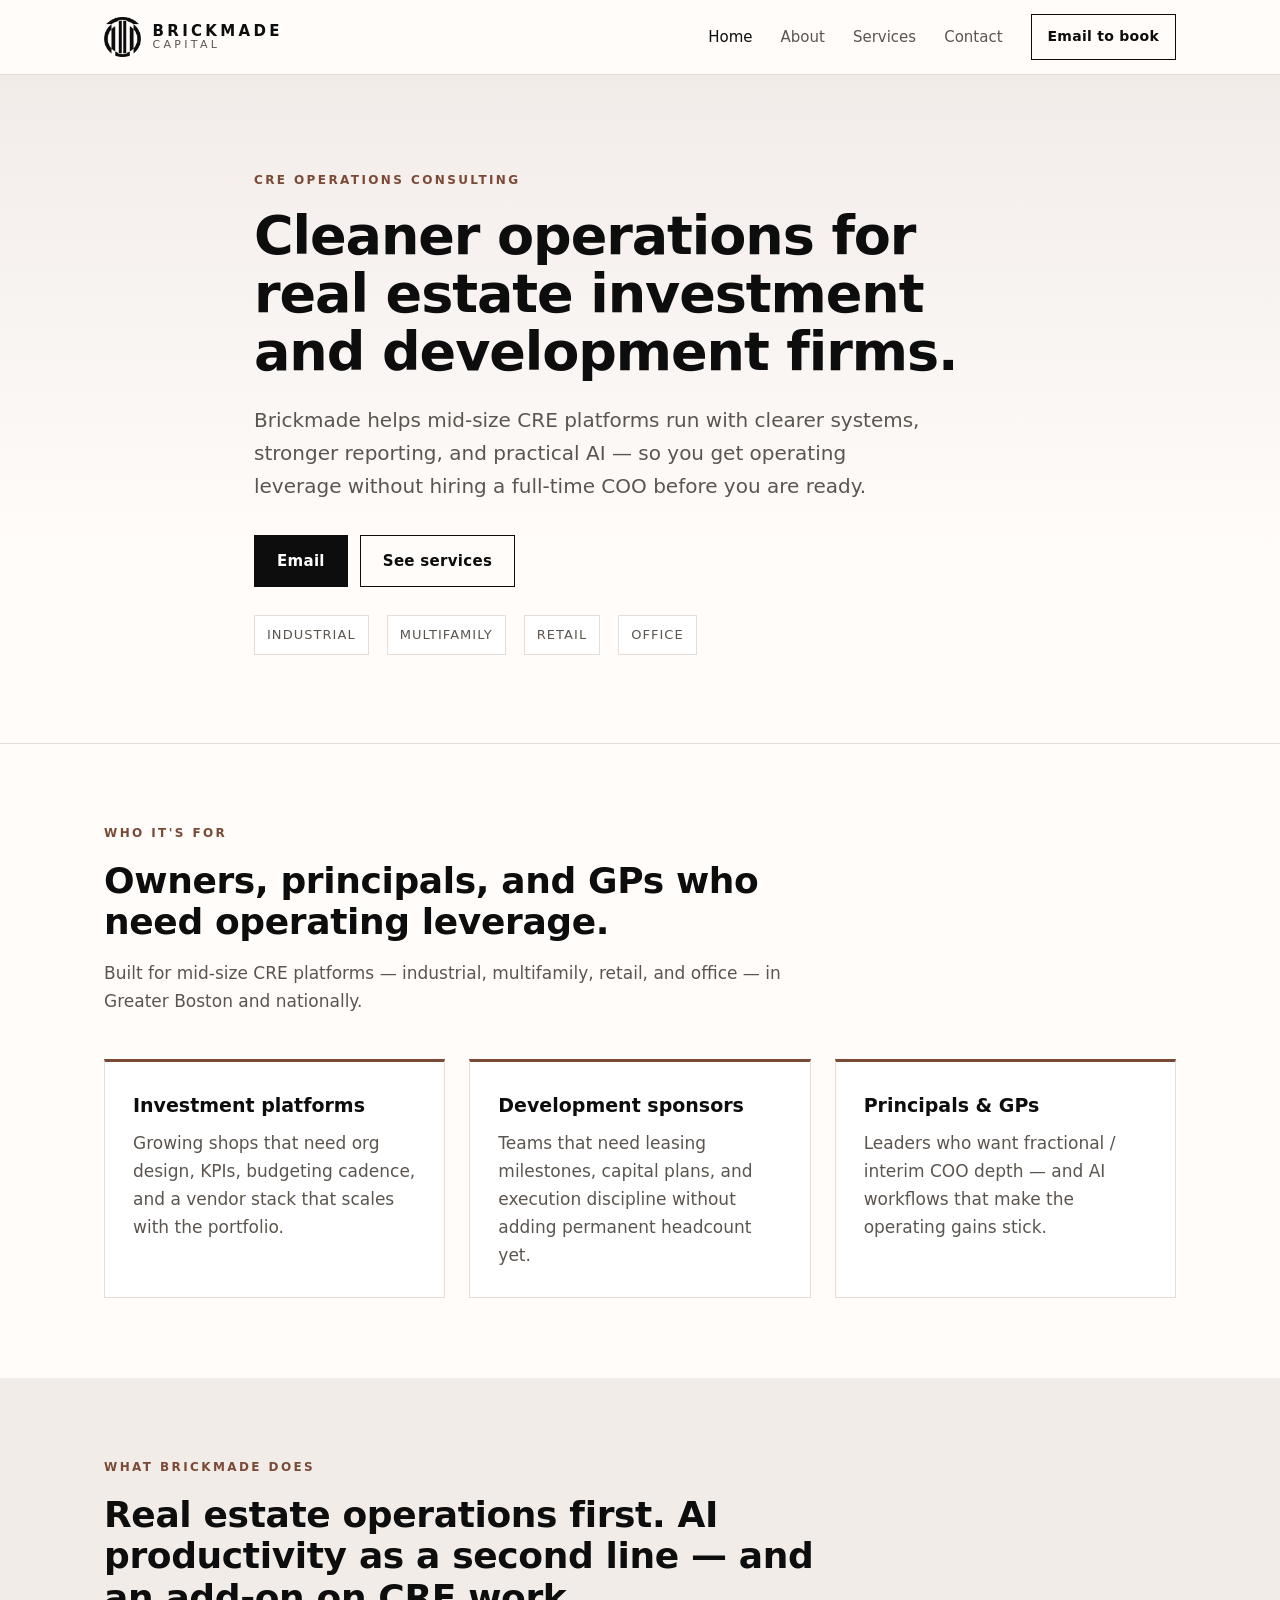
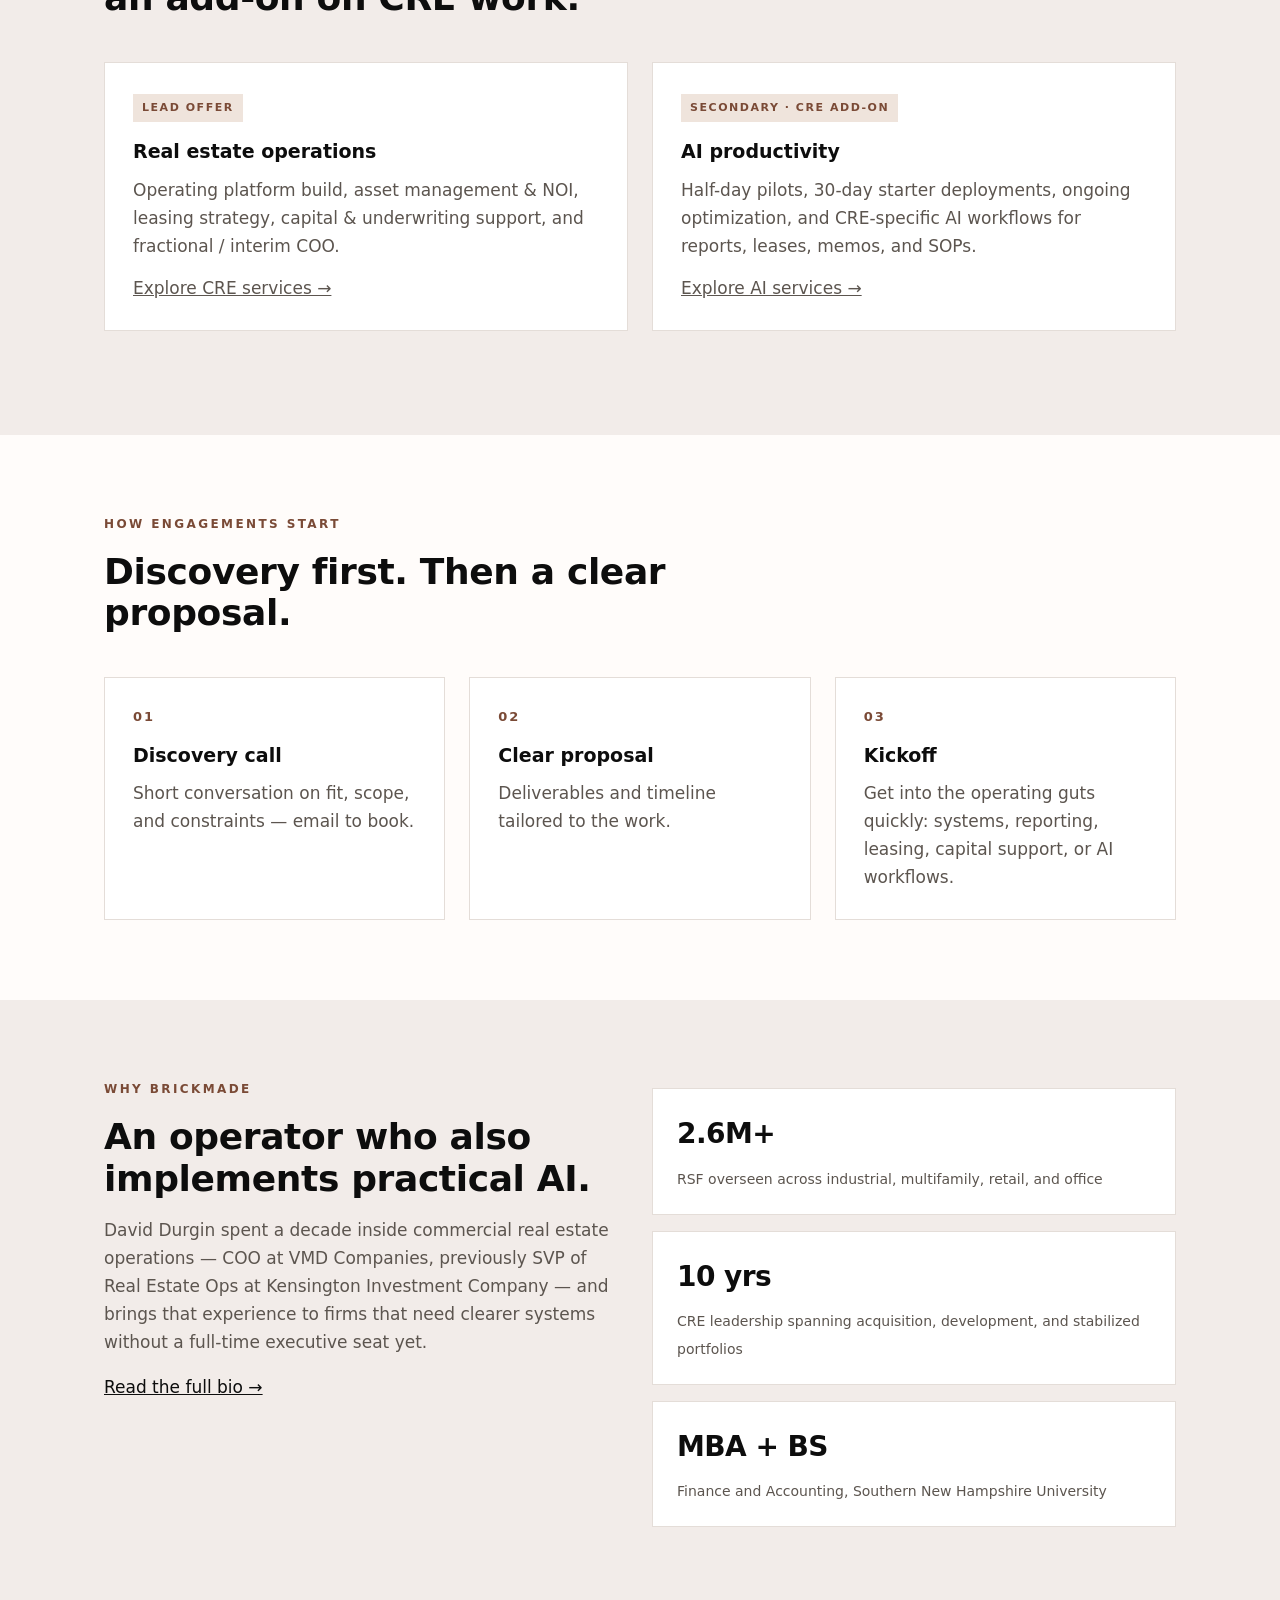
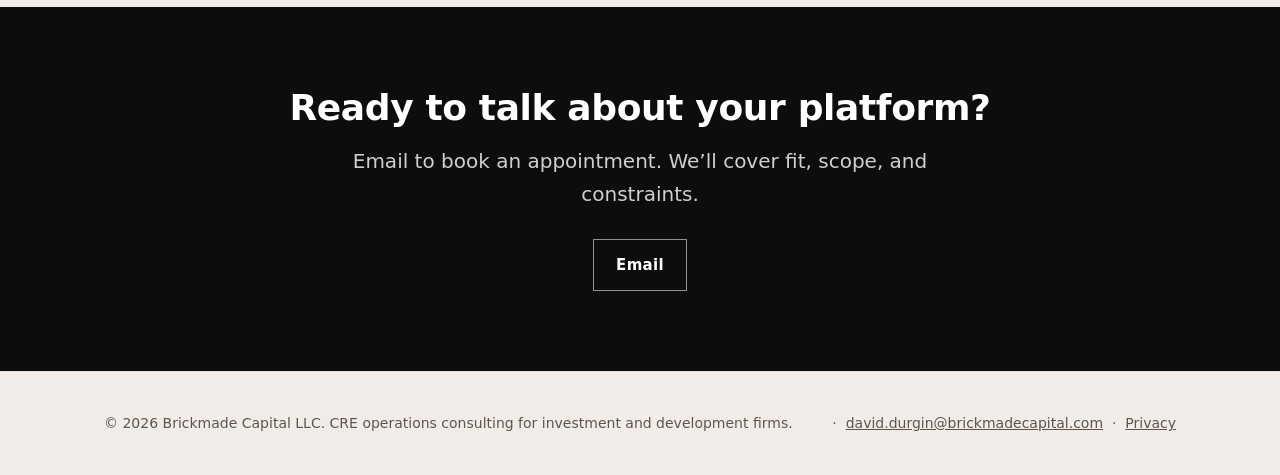
==== index.html @ 5e30f7d1 "Add Brickmade Capital static marketing site Place the approved HTML pages, stylesheet, script, asset" ====
<!DOCTYPE html>
<html lang="en">
<head>
<meta charset="utf-8">
<meta name="viewport" content="width=device-width, initial-scale=1">
<title>Brickmade Capital | CRE Operations Consulting &amp; AI Productivity</title>
<meta name="description" content="Brickmade Capital helps real estate investment and development firms run cleaner operations — and install practical AI so the gains stick.">
<link rel="icon" type="image/png" href="assets/favicon.png">
<link rel="stylesheet" href="site.css">
<!-- TODO(go-live): add canonical URL https://brickmadecapital.com/ and Open Graph image once domain is live -->
</head>
<body>
<header class="site"><div class="wrap">
<a class="brand" href="index.html"><img src="assets/bm-icon.png" alt="Brickmade Capital logo"><span>BRICKMADE<small>CAPITAL</small></span></a>
<button class="menu-toggle" aria-expanded="false" aria-label="Open menu">Menu</button>
<nav class="main"><a href="index.html" aria-current="page">Home</a><a href="about.html">About</a><a href="services.html">Services</a><a href="contact.html">Contact</a><span class="nav-cta"><a class="btn ghost" href="mailto:david.durgin@brickmadecapital.com?subject=Discovery%20call%20%E2%80%94%20Brickmade%20Capital">Email to book</a></span></nav>
</div></header>
<main>
<section class="hero"><div class="wrap hero-solo">
<div>
<p class="eyebrow">CRE operations consulting</p>
<h1>Cleaner operations for real estate investment and development firms.</h1>
<p class="lead">Brickmade helps mid-size CRE platforms run with clearer systems, stronger reporting, and practical AI — so you get operating leverage without hiring a full-time COO before you are ready.</p>
<div class="actions"><a class="btn" href="mailto:david.durgin@brickmadecapital.com?subject=Discovery%20call%20%E2%80%94%20Brickmade%20Capital">Email</a><a class="btn ghost" href="services.html">See services</a></div>
<div class="band" style="margin-top:28px"><span>Industrial</span><span>Multifamily</span><span>Retail</span><span>Office</span></div>
</div>
</div></section>

<section><div class="wrap">
<div class="section-head"><p class="eyebrow">Who it's for</p><h2>Owners, principals, and GPs who need operating leverage.</h2>
<p class="muted" style="margin:0">Built for mid-size CRE platforms — industrial, multifamily, retail, and office — in Greater Boston and nationally.</p></div>
<div class="grid g3">
<div class="card lined"><h3>Investment platforms</h3><p>Growing shops that need org design, KPIs, budgeting cadence, and a vendor stack that scales with the portfolio.</p></div>
<div class="card lined"><h3>Development sponsors</h3><p>Teams that need leasing milestones, capital plans, and execution discipline without adding permanent headcount yet.</p></div>
<div class="card lined"><h3>Principals &amp; GPs</h3><p>Leaders who want fractional / interim COO depth — and AI workflows that make the operating gains stick.</p></div>
</div>
</div></section>

<section class="soft"><div class="wrap">
<div class="section-head"><p class="eyebrow">What Brickmade does</p><h2>Real estate operations first. AI productivity as a second line — and an add-on on CRE work.</h2></div>
<div class="grid g2" style="margin-bottom:24px">
<div class="card">
<p class="tag">Lead offer</p>
<h3>Real estate operations</h3>
<p style="margin-bottom:14px">Operating platform build, asset management &amp; NOI, leasing strategy, capital &amp; underwriting support, and fractional / interim COO.</p>
<p><a href="services.html#cre">Explore CRE services &rarr;</a></p>
</div>
<div class="card">
<p class="tag">Secondary · CRE add-on</p>
<h3>AI productivity</h3>
<p style="margin-bottom:14px">Half-day pilots, 30-day starter deployments, ongoing optimization, and CRE-specific AI workflows for reports, leases, memos, and SOPs.</p>
<p><a href="services.html#ai">Explore AI services &rarr;</a></p>
</div>
</div>
</div></section>

<section><div class="wrap">
<div class="section-head"><p class="eyebrow">How engagements start</p><h2>Discovery first. Then a clear proposal.</h2></div>
<div class="grid g3">
<div class="card"><div class="num">01</div><h3>Discovery call</h3><p>Short conversation on fit, scope, and constraints — email to book.</p></div>
<div class="card"><div class="num">02</div><h3>Clear proposal</h3><p>Deliverables and timeline tailored to the work.</p></div>
<div class="card"><div class="num">03</div><h3>Kickoff</h3><p>Get into the operating guts quickly: systems, reporting, leasing, capital support, or AI workflows.</p></div>
</div>
</div></section>

<section class="soft"><div class="wrap grid g2" style="align-items:start">
<div>
<p class="eyebrow">Why Brickmade</p>
<h2>An operator who also implements practical AI.</h2>
<p class="muted">David Durgin spent a decade inside commercial real estate operations — COO at VMD Companies, previously SVP of Real Estate Ops at Kensington Investment Company — and brings that experience to firms that need clearer systems without a full-time executive seat yet.</p>
<p><a href="about.html">Read the full bio &rarr;</a></p>
</div>
<div class="stat-row" style="grid-template-columns:1fr;gap:16px">
<div class="stat"><strong>2.6M+</strong><span>RSF overseen across industrial, multifamily, retail, and office</span></div>
<div class="stat"><strong>10 yrs</strong><span>CRE leadership spanning acquisition, development, and stabilized portfolios</span></div>
<div class="stat"><strong>MBA + BS</strong><span>Finance and Accounting, Southern New Hampshire University</span></div>
</div>
</div></section>

<section class="dark cta"><div class="wrap">
<h2>Ready to talk about your platform?</h2>
<p class="lead">Email to book an appointment. We’ll cover fit, scope, and constraints.</p>
<div class="actions" style="justify-content:center">
<a class="btn ghost-light" href="mailto:david.durgin@brickmadecapital.com?subject=Discovery%20call%20%E2%80%94%20Brickmade%20Capital">Email</a>
</div>
</div></section>
</main>
<footer class="site"><div class="wrap">
<div>&copy; <span id="year">2026</span> Brickmade Capital LLC. CRE operations consulting for investment and development firms.<!-- TODO: confirm exact legal entity name matches Certificate of Organization --></div>
<div>&nbsp;·&nbsp; <a href="mailto:david.durgin@brickmadecapital.com">david.durgin@brickmadecapital.com</a> &nbsp;·&nbsp; <a href="privacy.html">Privacy</a></div>
</div></footer>
<script src="site.js"></script>
</body>
</html>
---- site.css ----
:root{
  --ink:#0d0d0d;
  --muted:#5c554f;
  --line:#e4ddd8;
  --bg:#fffcfa;
  --soft:#f2ece9;
  --brick:#7a4a36;
  --brick-soft:#efe4dc;
  --max:1120px;
}
*{box-sizing:border-box}html{scroll-behavior:smooth}
body{margin:0;font-family:"Inter",system-ui,-apple-system,"Segoe UI",Roboto,Arial,sans-serif;color:var(--ink);background:var(--bg);line-height:1.65;font-size:17px}
a{color:inherit}img{max-width:100%;display:block}
.wrap{max-width:var(--max);margin:0 auto;padding:0 24px}
header.site{border-bottom:1px solid var(--line);background:rgba(255,252,250,.94);backdrop-filter:saturate(140%) blur(8px);position:sticky;top:0;z-index:10}
header.site .wrap{display:flex;align-items:center;justify-content:space-between;height:74px}
.brand{display:flex;align-items:center;gap:12px;text-decoration:none}
.brand img{height:40px;width:auto}
.brand span{font-weight:700;letter-spacing:.22em;font-size:15px;line-height:1.1}
.brand small{display:block;font-weight:500;letter-spacing:.3em;font-size:11px;color:var(--muted)}
nav.main{display:flex;gap:28px;align-items:center}
nav.main a{text-decoration:none;font-size:15px;color:var(--muted)}
nav.main a:hover,nav.main a[aria-current]{color:var(--ink)}
.btn{display:inline-block;background:var(--ink);color:#fff!important;padding:13px 22px;text-decoration:none;font-weight:600;font-size:15px;border:1px solid var(--ink);letter-spacing:.02em}
.btn:hover{background:#2a2a2a}
.btn.ghost{background:transparent;color:var(--ink)!important}
.btn.ghost:hover{background:var(--soft)}
.btn.light{background:#fff;color:var(--ink)!important;border-color:#fff}
.btn.brick{background:var(--brick);border-color:var(--brick)}
.btn.brick:hover{background:#633b2b}
.menu-toggle{display:none;background:none;border:1px solid var(--line);padding:8px 12px;font-size:15px;cursor:pointer}
.hero{padding:96px 0 88px;border-bottom:1px solid var(--line);background:linear-gradient(180deg,var(--soft) 0%,var(--bg) 72%)}
.hero .wrap{display:grid;grid-template-columns:1.45fr .9fr;gap:56px;align-items:center}
.eyebrow{text-transform:uppercase;letter-spacing:.2em;font-size:12px;font-weight:600;color:var(--brick);margin:0 0 16px}
h1{font-size:clamp(34px,5vw,54px);line-height:1.08;margin:0 0 22px;letter-spacing:-.02em}
h2{font-size:clamp(26px,3.2vw,36px);line-height:1.15;margin:0 0 16px;letter-spacing:-.01em}
h3{font-size:19px;margin:0 0 8px}
.lead{font-size:20px;color:var(--muted);max-width:640px;margin:0 0 32px}
.actions{display:flex;gap:12px;flex-wrap:wrap}
.hero-mark{justify-self:center;max-width:280px;opacity:.95;filter:drop-shadow(0 18px 40px rgba(13,13,13,.08))}
.hero-aside{background:#fff;border:1px solid var(--line);padding:28px;box-shadow:0 18px 40px rgba(122,74,54,.06)}
.hero-aside h3{margin-top:0}
.hero-aside dl{margin:0;display:grid;gap:14px}
.hero-aside dt{font-size:12px;letter-spacing:.16em;text-transform:uppercase;color:var(--brick);font-weight:700}
.hero-aside dd{margin:4px 0 0;color:var(--muted);font-size:15px}
section{padding:80px 0}
section.soft{background:var(--soft)}
section.dark{background:var(--ink);color:#fff}
section.dark .muted,section.dark p{color:#cfcfcf}
section.dark .eyebrow{color:#d7b4a4}
.muted{color:var(--muted)}
.grid{display:grid;gap:24px}
.g2{grid-template-columns:repeat(2,1fr)}.g3{grid-template-columns:repeat(3,1fr)}.g4{grid-template-columns:repeat(4,1fr)}.g5{grid-template-columns:repeat(5,1fr)}
.card{border:1px solid var(--line);background:#fff;padding:28px}
.card.lined{border-top:3px solid var(--brick)}
.card p{margin:0;color:var(--muted)}
.card .tag{display:inline-block;font-size:11px;letter-spacing:.14em;text-transform:uppercase;font-weight:700;color:var(--brick);background:var(--brick-soft);padding:5px 9px;margin-bottom:14px}
.num{font-size:13px;font-weight:700;letter-spacing:.15em;color:var(--brick);margin-bottom:12px}
.section-head{max-width:740px;margin-bottom:44px}
ul.check{list-style:none;padding:0;margin:0}
ul.check li{padding:10px 0 10px 28px;border-bottom:1px solid var(--line);position:relative}
ul.check li:before{content:"";position:absolute;left:0;top:20px;width:12px;height:2px;background:var(--brick)}
.cta{text-align:center}.cta .lead{margin:0 auto 28px}
.page-head{padding:72px 0 48px;border-bottom:1px solid var(--line);background:linear-gradient(180deg,var(--soft) 0%,var(--bg) 100%)}
.prose{max-width:760px}.prose h2{margin-top:40px;font-size:24px}.prose p{color:var(--muted)}.prose p.ink{color:var(--ink)}
.email-big{font-size:clamp(22px,3vw,32px);font-weight:700;word-break:break-all}
.stat-row{display:grid;grid-template-columns:repeat(3,1fr);gap:20px;margin-top:8px}
.stat{border:1px solid var(--line);background:#fff;padding:22px 24px}
.stat strong{display:block;font-size:28px;letter-spacing:-.02em;margin-bottom:6px}
.stat span{color:var(--muted);font-size:14px}
.split-label{display:inline-flex;align-items:center;gap:10px;margin-bottom:12px}
.split-label .bar{width:28px;height:2px;background:var(--brick)}
footer.site{border-top:1px solid var(--line);padding:40px 0;font-size:14px;color:var(--muted);background:var(--soft)}
footer.site .wrap{display:flex;justify-content:space-between;gap:24px;flex-wrap:wrap;align-items:center}
footer.site a{color:var(--muted)}
.disclaimer{font-size:13px;color:var(--muted);margin-top:12px;max-width:820px}
.band{display:flex;flex-wrap:wrap;gap:10px 18px;margin-top:8px}
.band span{font-size:13px;letter-spacing:.08em;text-transform:uppercase;color:var(--muted);border:1px solid var(--line);background:#fff;padding:8px 12px}

.nav-cta{display:inline-flex;gap:8px;align-items:center}
.nav-cta .btn{padding:10px 16px;font-size:14px}
.btn.ghost-light{background:transparent;color:#fff!important;border-color:rgba(255,255,255,.55)}
.btn.ghost-light:hover{background:rgba(255,255,255,.1)}
.hero-solo{grid-template-columns:1fr!important;max-width:820px}
.hero-solo .lead{max-width:680px}
.phone-placeholder{font-family:ui-monospace,SFMono-Regular,Menlo,monospace;letter-spacing:.04em}
@media (max-width:1100px){.g5{grid-template-columns:repeat(3,1fr)}}
@media (max-width:900px){.g3,.g4,.g5{grid-template-columns:repeat(2,1fr)}.hero .wrap{grid-template-columns:1fr}.hero-mark{display:none}.stat-row{grid-template-columns:1fr}}
@media (max-width:720px){
 .menu-toggle{display:block}
 nav.main{display:none;position:absolute;top:74px;left:0;right:0;background:var(--bg);flex-direction:column;align-items:flex-start;padding:16px 24px 24px;border-bottom:1px solid var(--line);gap:16px}
 nav.main.open{display:flex}
 .g2,.g3,.g4,.g5{grid-template-columns:1fr}
 section{padding:56px 0}.hero{padding:64px 0}
 .brand span{font-size:13px}
}
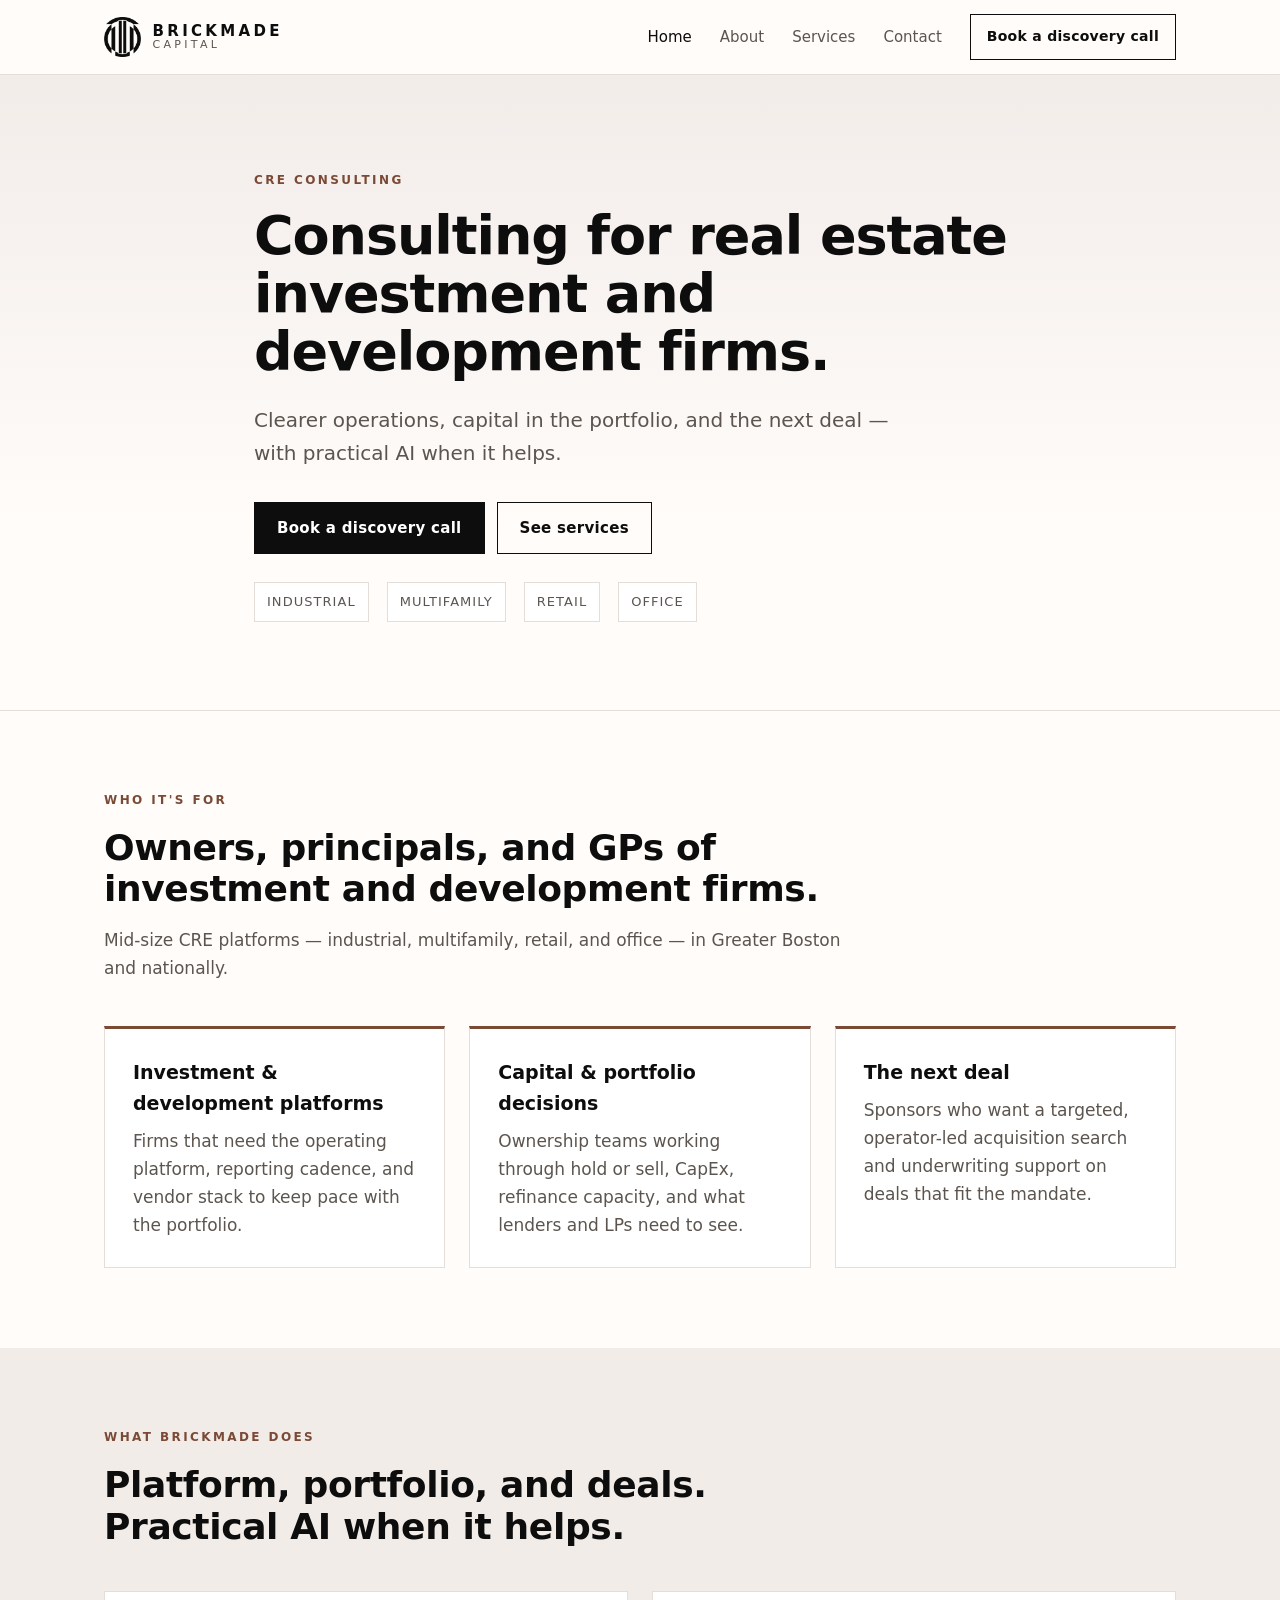
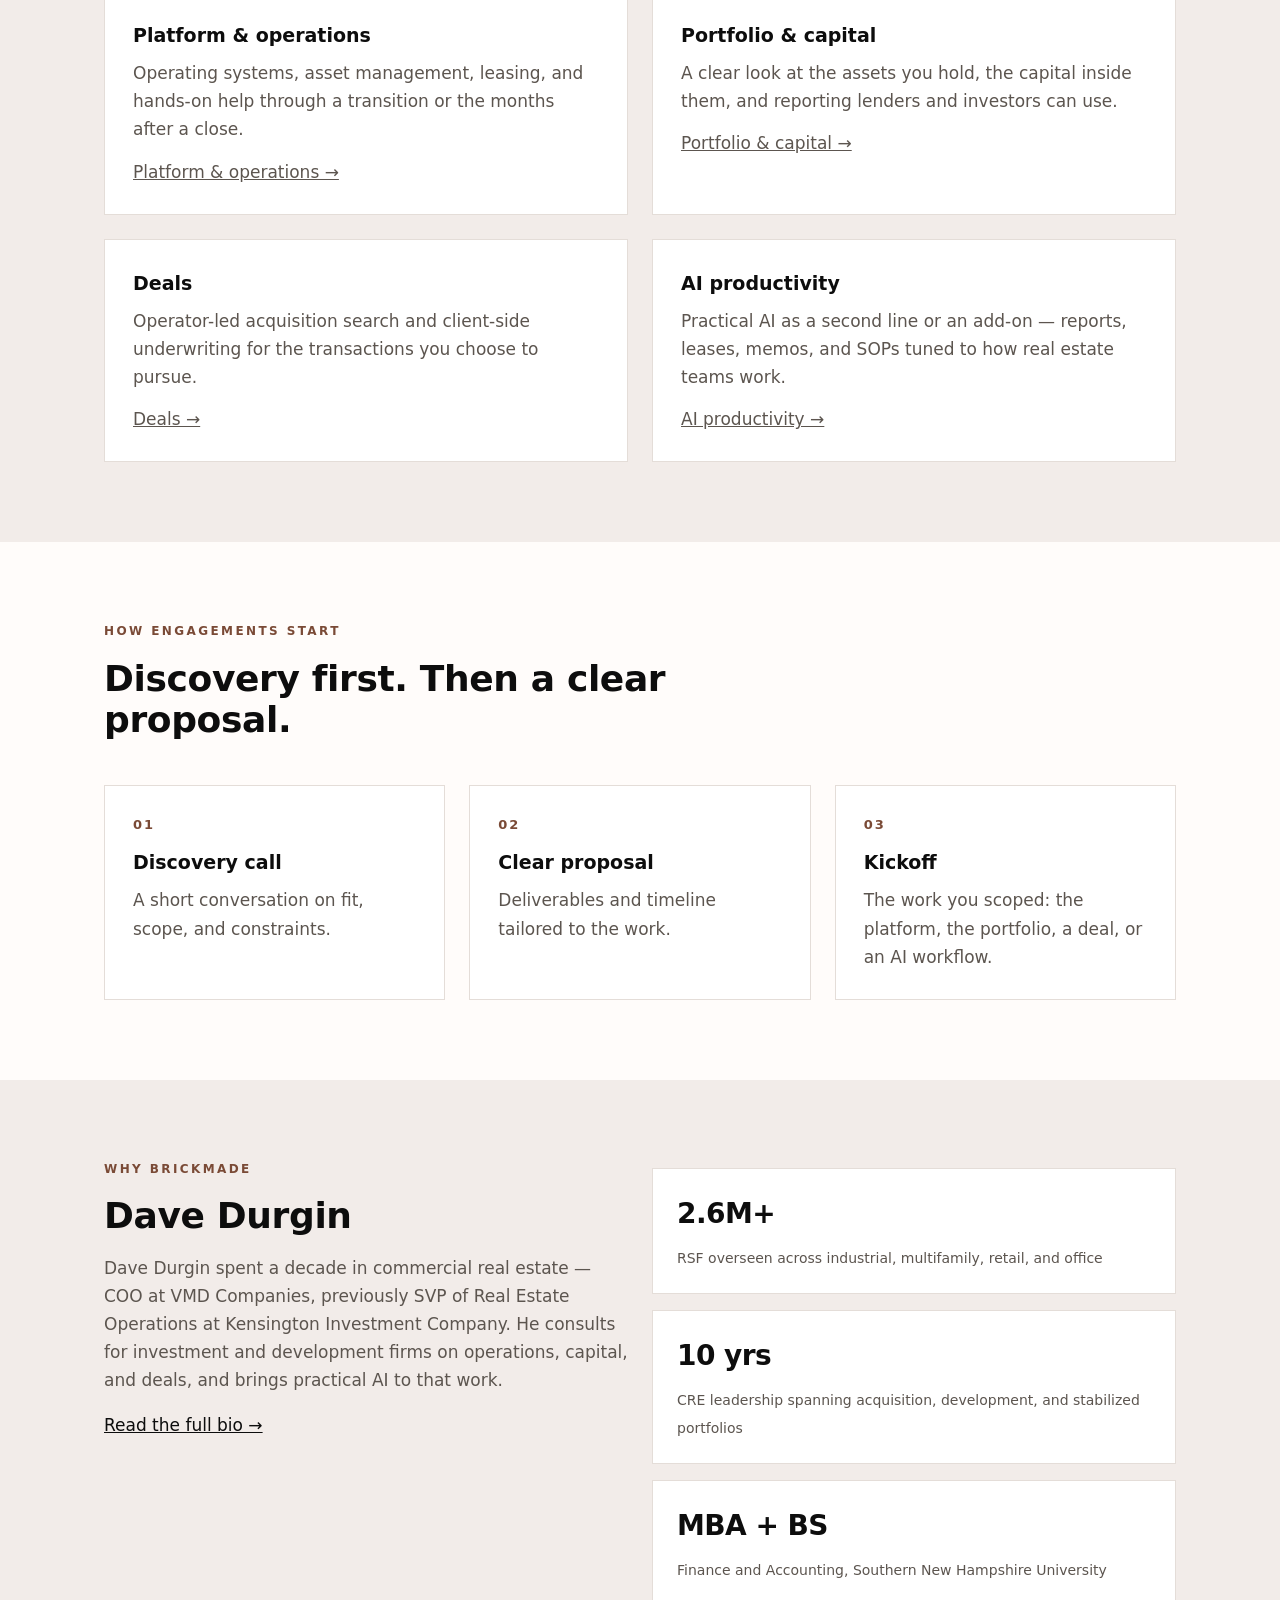
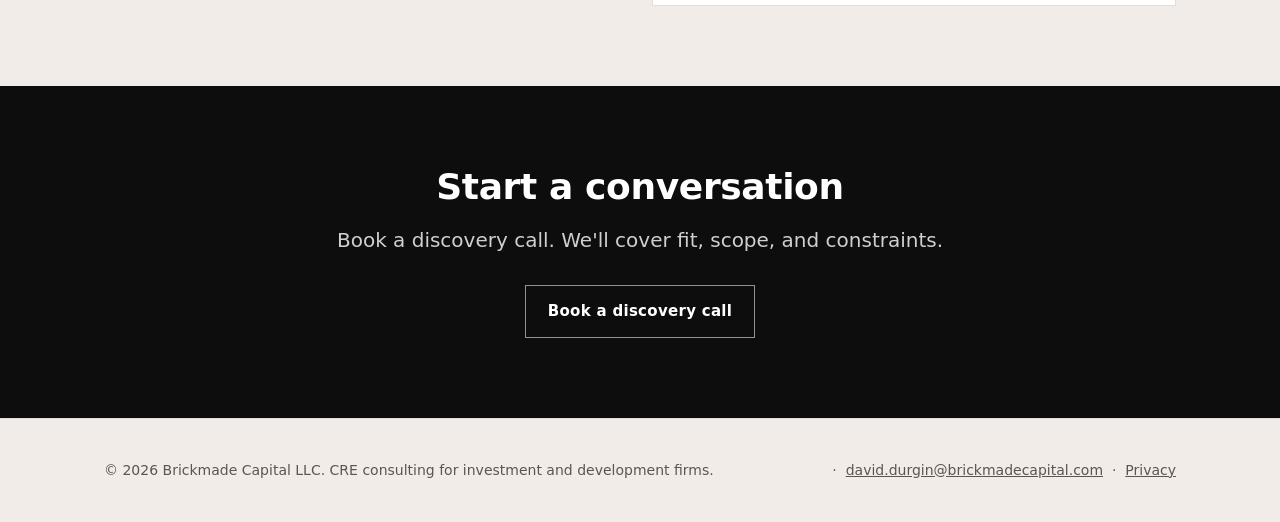
==== commit 6c61e7b2: "Reframe the site as CRE consulting with clustered services. Group offerings into platform, portfolio" ====
--- a/index.html
+++ b/index.html
@@ -3,8 +3,8 @@
 <head>
 <meta charset="utf-8">
 <meta name="viewport" content="width=device-width, initial-scale=1">
-<title>Brickmade Capital | CRE Operations Consulting &amp; AI Productivity</title>
-<meta name="description" content="Brickmade Capital helps real estate investment and development firms run cleaner operations — and install practical AI so the gains stick.">
+<title>Brickmade Capital | CRE Consulting</title>
+<meta name="description" content="Brickmade Capital consults for real estate investment and development firms — operations, capital in the portfolio, and the next deal — with practical AI as an add-on.">
 <link rel="icon" type="image/png" href="assets/favicon.png">
 <link rel="stylesheet" href="site.css">
 <!-- TODO(go-live): add canonical URL https://brickmadecapital.com/ and Open Graph image once domain is live -->
@@ -13,43 +13,51 @@
 <header class="site"><div class="wrap">
 <a class="brand" href="index.html"><img src="assets/bm-icon.png" alt="Brickmade Capital logo"><span>BRICKMADE<small>CAPITAL</small></span></a>
 <button class="menu-toggle" aria-expanded="false" aria-label="Open menu">Menu</button>
-<nav class="main"><a href="index.html" aria-current="page">Home</a><a href="about.html">About</a><a href="services.html">Services</a><a href="contact.html">Contact</a><span class="nav-cta"><a class="btn ghost" href="mailto:david.durgin@brickmadecapital.com?subject=Discovery%20call%20%E2%80%94%20Brickmade%20Capital">Email to book</a></span></nav>
+<nav class="main"><a href="index.html" aria-current="page">Home</a><a href="about.html">About</a><a href="services.html">Services</a><a href="contact.html">Contact</a><span class="nav-cta"><a class="btn ghost" href="mailto:david.durgin@brickmadecapital.com?subject=Discovery%20call%20%E2%80%94%20Brickmade%20Capital">Book a discovery call</a></span></nav>
 </div></header>
 <main>
 <section class="hero"><div class="wrap hero-solo">
 <div>
-<p class="eyebrow">CRE operations consulting</p>
-<h1>Cleaner operations for real estate investment and development firms.</h1>
-<p class="lead">Brickmade helps mid-size CRE platforms run with clearer systems, stronger reporting, and practical AI — so you get operating leverage without hiring a full-time COO before you are ready.</p>
-<div class="actions"><a class="btn" href="mailto:david.durgin@brickmadecapital.com?subject=Discovery%20call%20%E2%80%94%20Brickmade%20Capital">Email</a><a class="btn ghost" href="services.html">See services</a></div>
+<p class="eyebrow">CRE consulting</p>
+<h1>Consulting for real estate investment and development firms.</h1>
+<p class="lead">Clearer operations, capital in the portfolio, and the next deal — with practical AI when it helps.</p>
+<div class="actions"><a class="btn" href="mailto:david.durgin@brickmadecapital.com?subject=Discovery%20call%20%E2%80%94%20Brickmade%20Capital">Book a discovery call</a><a class="btn ghost" href="services.html">See services</a></div>
 <div class="band" style="margin-top:28px"><span>Industrial</span><span>Multifamily</span><span>Retail</span><span>Office</span></div>
 </div>
 </div></section>
 
 <section><div class="wrap">
-<div class="section-head"><p class="eyebrow">Who it's for</p><h2>Owners, principals, and GPs who need operating leverage.</h2>
-<p class="muted" style="margin:0">Built for mid-size CRE platforms — industrial, multifamily, retail, and office — in Greater Boston and nationally.</p></div>
+<div class="section-head"><p class="eyebrow">Who it's for</p><h2>Owners, principals, and GPs of investment and development firms.</h2>
+<p class="muted" style="margin:0">Mid-size CRE platforms — industrial, multifamily, retail, and office — in Greater Boston and nationally.</p></div>
 <div class="grid g3">
-<div class="card lined"><h3>Investment platforms</h3><p>Growing shops that need org design, KPIs, budgeting cadence, and a vendor stack that scales with the portfolio.</p></div>
-<div class="card lined"><h3>Development sponsors</h3><p>Teams that need leasing milestones, capital plans, and execution discipline without adding permanent headcount yet.</p></div>
-<div class="card lined"><h3>Principals &amp; GPs</h3><p>Leaders who want fractional / interim COO depth — and AI workflows that make the operating gains stick.</p></div>
+<div class="card lined"><h3>Investment &amp; development platforms</h3><p>Firms that need the operating platform, reporting cadence, and vendor stack to keep pace with the portfolio.</p></div>
+<div class="card lined"><h3>Capital &amp; portfolio decisions</h3><p>Ownership teams working through hold or sell, CapEx, refinance capacity, and what lenders and LPs need to see.</p></div>
+<div class="card lined"><h3>The next deal</h3><p>Sponsors who want a targeted, operator-led acquisition search and underwriting support on deals that fit the mandate.</p></div>
 </div>
 </div></section>
 
 <section class="soft"><div class="wrap">
-<div class="section-head"><p class="eyebrow">What Brickmade does</p><h2>Real estate operations first. AI productivity as a second line — and an add-on on CRE work.</h2></div>
-<div class="grid g2" style="margin-bottom:24px">
+<div class="section-head"><p class="eyebrow">What Brickmade does</p><h2>Platform, portfolio, and deals. Practical AI when it helps.</h2></div>
+<div class="grid g2">
 <div class="card">
-<p class="tag">Lead offer</p>
-<h3>Real estate operations</h3>
-<p style="margin-bottom:14px">Operating platform build, asset management &amp; NOI, leasing strategy, capital &amp; underwriting support, and fractional / interim COO.</p>
-<p><a href="services.html#cre">Explore CRE services &rarr;</a></p>
+<h3>Platform &amp; operations</h3>
+<p style="margin-bottom:14px">Operating systems, asset management, leasing, and hands-on help through a transition or the months after a close.</p>
+<p><a href="services.html#platform">Platform &amp; operations &rarr;</a></p>
 </div>
 <div class="card">
-<p class="tag">Secondary · CRE add-on</p>
+<h3>Portfolio &amp; capital</h3>
+<p style="margin-bottom:14px">A clear look at the assets you hold, the capital inside them, and reporting lenders and investors can use.</p>
+<p><a href="services.html#portfolio">Portfolio &amp; capital &rarr;</a></p>
+</div>
+<div class="card">
+<h3>Deals</h3>
+<p style="margin-bottom:14px">Operator-led acquisition search and client-side underwriting for the transactions you choose to pursue.</p>
+<p><a href="services.html#deals">Deals &rarr;</a></p>
+</div>
+<div class="card">
 <h3>AI productivity</h3>
-<p style="margin-bottom:14px">Half-day pilots, 30-day starter deployments, ongoing optimization, and CRE-specific AI workflows for reports, leases, memos, and SOPs.</p>
-<p><a href="services.html#ai">Explore AI services &rarr;</a></p>
+<p style="margin-bottom:14px">Practical AI as a second line or an add-on — reports, leases, memos, and SOPs tuned to how real estate teams work.</p>
+<p><a href="services.html#ai">AI productivity &rarr;</a></p>
 </div>
 </div>
 </div></section>
@@ -57,17 +65,17 @@
 <section><div class="wrap">
 <div class="section-head"><p class="eyebrow">How engagements start</p><h2>Discovery first. Then a clear proposal.</h2></div>
 <div class="grid g3">
-<div class="card"><div class="num">01</div><h3>Discovery call</h3><p>Short conversation on fit, scope, and constraints — email to book.</p></div>
+<div class="card"><div class="num">01</div><h3>Discovery call</h3><p>A short conversation on fit, scope, and constraints.</p></div>
 <div class="card"><div class="num">02</div><h3>Clear proposal</h3><p>Deliverables and timeline tailored to the work.</p></div>
-<div class="card"><div class="num">03</div><h3>Kickoff</h3><p>Get into the operating guts quickly: systems, reporting, leasing, capital support, or AI workflows.</p></div>
+<div class="card"><div class="num">03</div><h3>Kickoff</h3><p>The work you scoped: the platform, the portfolio, a deal, or an AI workflow.</p></div>
 </div>
 </div></section>
 
 <section class="soft"><div class="wrap grid g2" style="align-items:start">
 <div>
 <p class="eyebrow">Why Brickmade</p>
-<h2>An operator who also implements practical AI.</h2>
-<p class="muted">David Durgin spent a decade inside commercial real estate operations — COO at VMD Companies, previously SVP of Real Estate Ops at Kensington Investment Company — and brings that experience to firms that need clearer systems without a full-time executive seat yet.</p>
+<h2>Dave Durgin</h2>
+<p class="muted">Dave Durgin spent a decade in commercial real estate — COO at VMD Companies, previously SVP of Real Estate Operations at Kensington Investment Company. He consults for investment and development firms on operations, capital, and deals, and brings practical AI to that work.</p>
 <p><a href="about.html">Read the full bio &rarr;</a></p>
 </div>
 <div class="stat-row" style="grid-template-columns:1fr;gap:16px">
@@ -78,15 +86,15 @@
 </div></section>
 
 <section class="dark cta"><div class="wrap">
-<h2>Ready to talk about your platform?</h2>
-<p class="lead">Email to book an appointment. We’ll cover fit, scope, and constraints.</p>
+<h2>Start a conversation</h2>
+<p class="lead">Book a discovery call. We'll cover fit, scope, and constraints.</p>
 <div class="actions" style="justify-content:center">
-<a class="btn ghost-light" href="mailto:david.durgin@brickmadecapital.com?subject=Discovery%20call%20%E2%80%94%20Brickmade%20Capital">Email</a>
+<a class="btn ghost-light" href="mailto:david.durgin@brickmadecapital.com?subject=Discovery%20call%20%E2%80%94%20Brickmade%20Capital">Book a discovery call</a>
 </div>
 </div></section>
 </main>
 <footer class="site"><div class="wrap">
-<div>&copy; <span id="year">2026</span> Brickmade Capital LLC. CRE operations consulting for investment and development firms.<!-- TODO: confirm exact legal entity name matches Certificate of Organization --></div>
+<div>&copy; <span id="year">2026</span> Brickmade Capital LLC. CRE consulting for investment and development firms.<!-- TODO: confirm exact legal entity name matches Certificate of Organization --></div>
 <div>&nbsp;·&nbsp; <a href="mailto:david.durgin@brickmadecapital.com">david.durgin@brickmadecapital.com</a> &nbsp;·&nbsp; <a href="privacy.html">Privacy</a></div>
 </div></footer>
 <script src="site.js"></script>
--- a/site.css
+++ b/site.css
@@ -76,9 +76,12 @@
 .disclaimer{font-size:13px;color:var(--muted);margin-top:12px;max-width:820px}
 .band{display:flex;flex-wrap:wrap;gap:10px 18px;margin-top:8px}
 .band span{font-size:13px;letter-spacing:.08em;text-transform:uppercase;color:var(--muted);border:1px solid var(--line);background:#fff;padding:8px 12px}
+.cluster{margin-top:52px}
+.cluster h2{font-size:clamp(22px,2.4vw,28px);margin-bottom:8px}
+.cluster .intro{color:var(--muted);max-width:720px;margin:0 0 22px}
 
 .nav-cta{display:inline-flex;gap:8px;align-items:center}
-.nav-cta .btn{padding:10px 16px;font-size:14px}
+.nav-cta .btn{padding:10px 16px;font-size:14px;white-space:nowrap}
 .btn.ghost-light{background:transparent;color:#fff!important;border-color:rgba(255,255,255,.55)}
 .btn.ghost-light:hover{background:rgba(255,255,255,.1)}
 .hero-solo{grid-template-columns:1fr!important;max-width:820px}
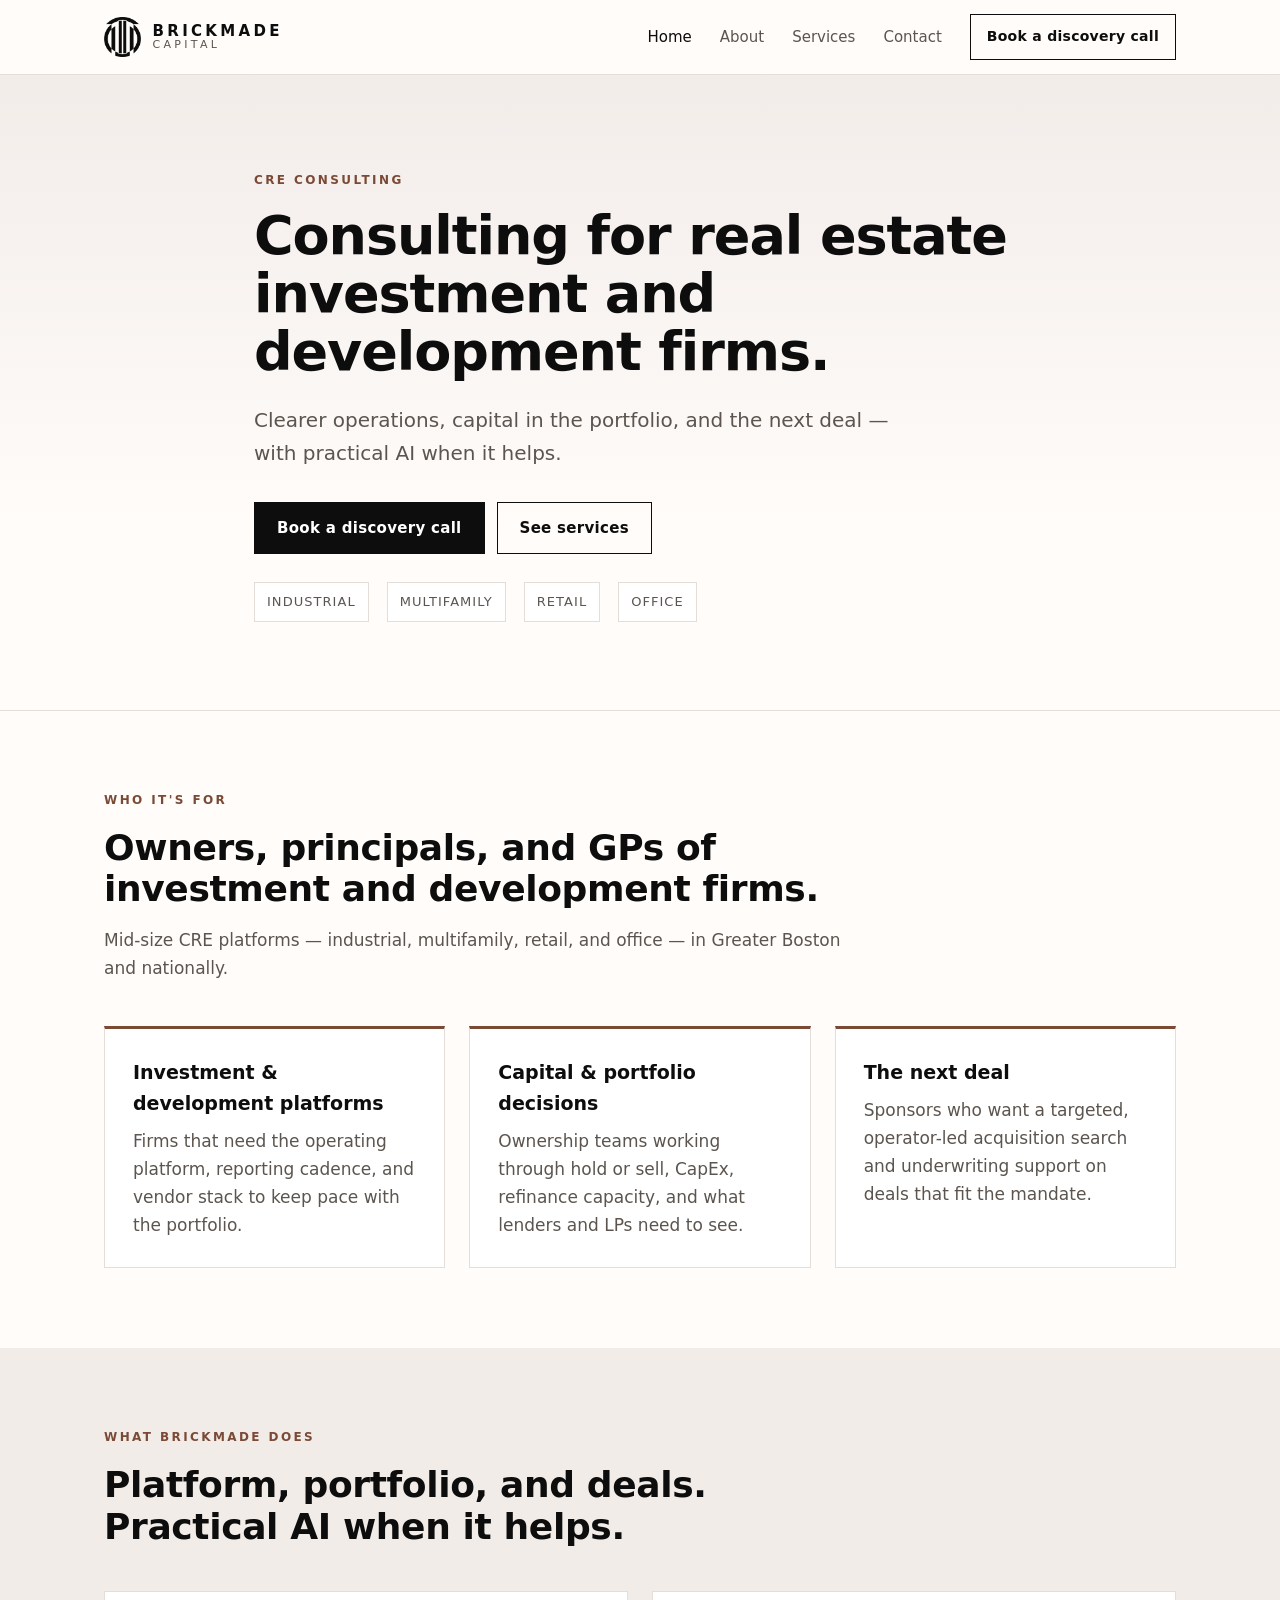
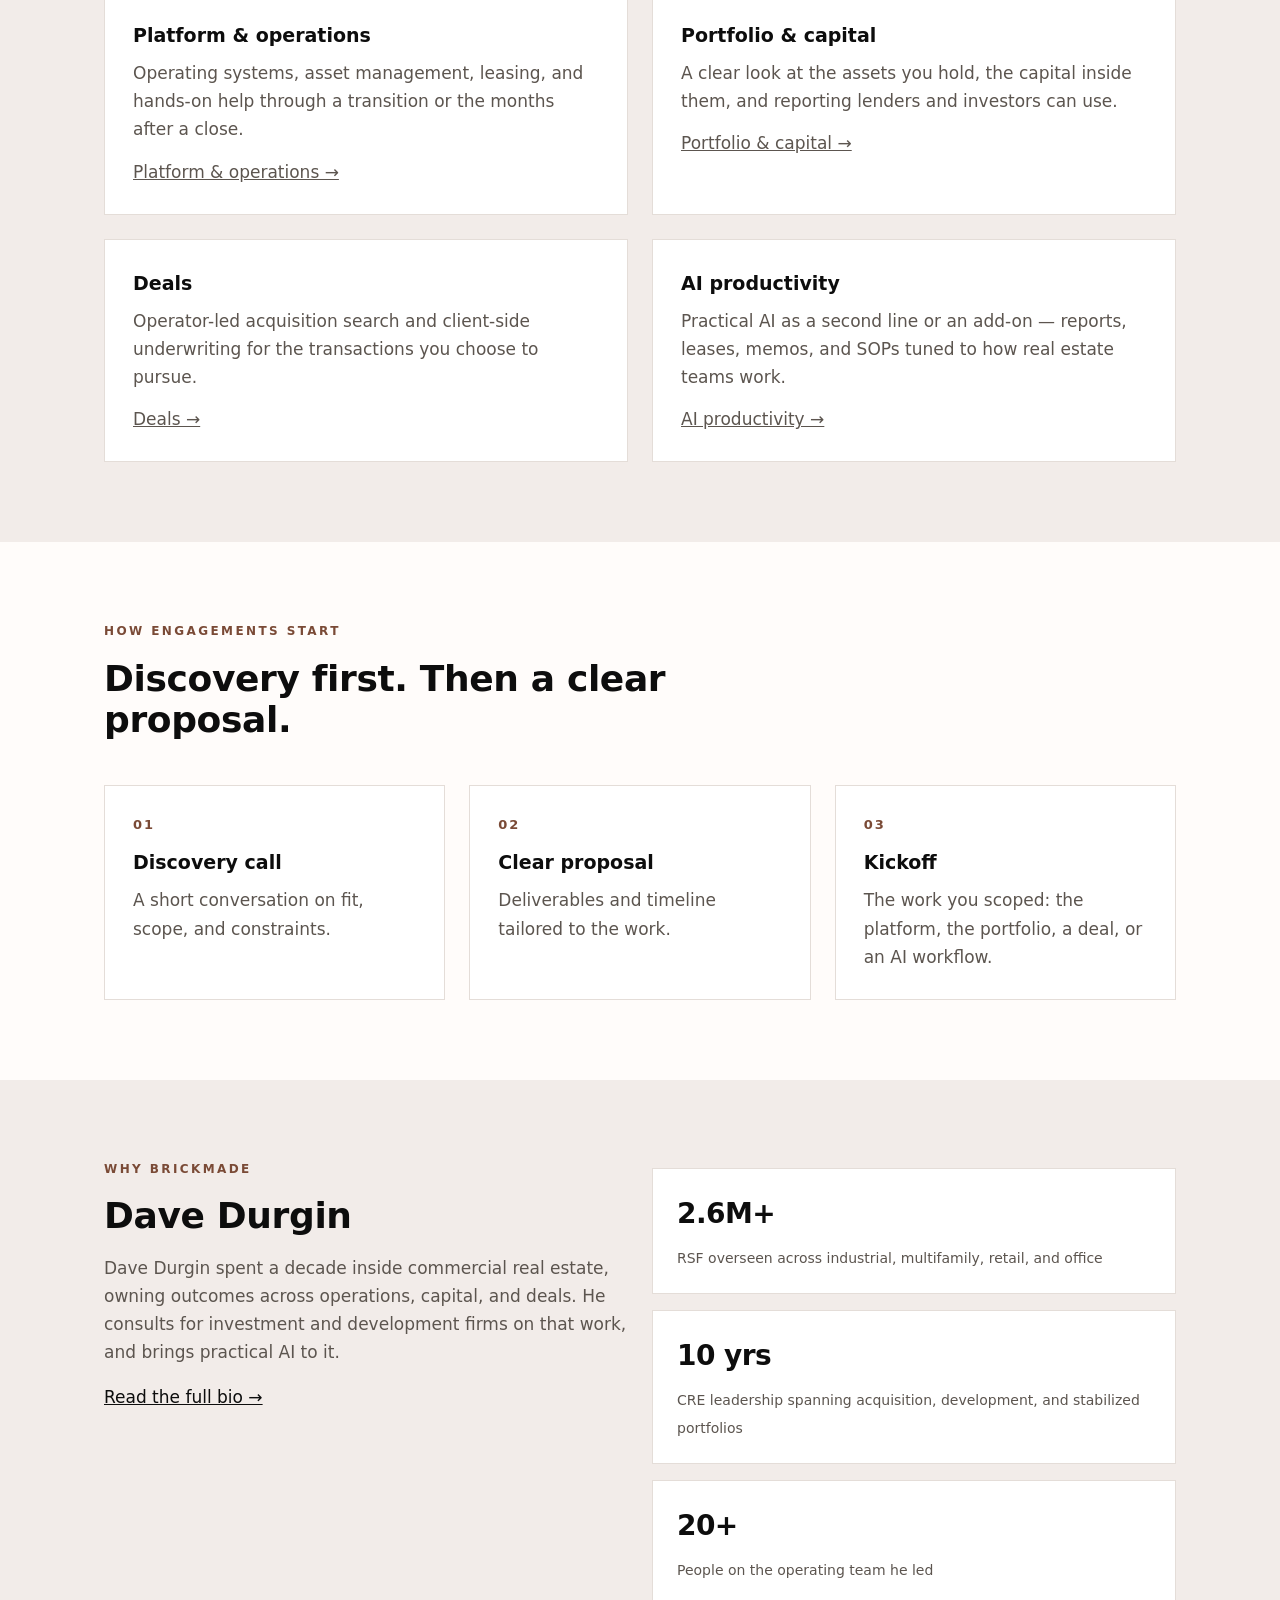
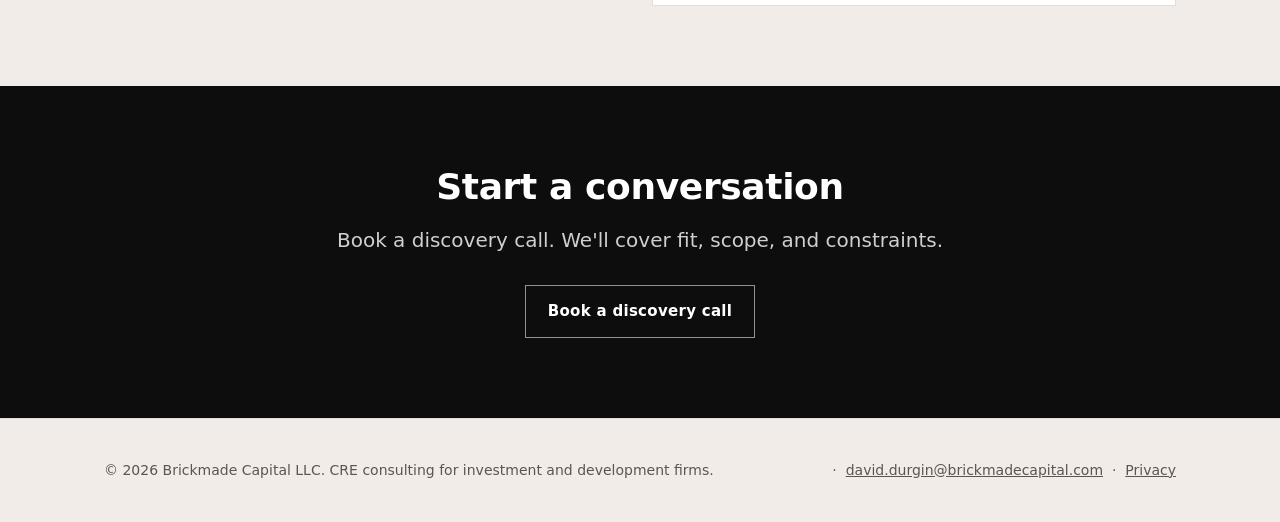
==== commit e55d085b: "Narrow Dave Durgin's public bio to experience only. Drop former employer names, the solar venture, a" ====
--- a/index.html
+++ b/index.html
@@ -75,13 +75,13 @@
 <div>
 <p class="eyebrow">Why Brickmade</p>
 <h2>Dave Durgin</h2>
-<p class="muted">Dave Durgin spent a decade in commercial real estate — COO at VMD Companies, previously SVP of Real Estate Operations at Kensington Investment Company. He consults for investment and development firms on operations, capital, and deals, and brings practical AI to that work.</p>
+<p class="muted">Dave Durgin spent a decade inside commercial real estate, owning outcomes across operations, capital, and deals. He consults for investment and development firms on that work, and brings practical AI to it.</p>
 <p><a href="about.html">Read the full bio &rarr;</a></p>
 </div>
 <div class="stat-row" style="grid-template-columns:1fr;gap:16px">
 <div class="stat"><strong>2.6M+</strong><span>RSF overseen across industrial, multifamily, retail, and office</span></div>
 <div class="stat"><strong>10 yrs</strong><span>CRE leadership spanning acquisition, development, and stabilized portfolios</span></div>
-<div class="stat"><strong>MBA + BS</strong><span>Finance and Accounting, Southern New Hampshire University</span></div>
+<div class="stat"><strong>20+</strong><span>People on the operating team he led</span></div>
 </div>
 </div></section>
 
